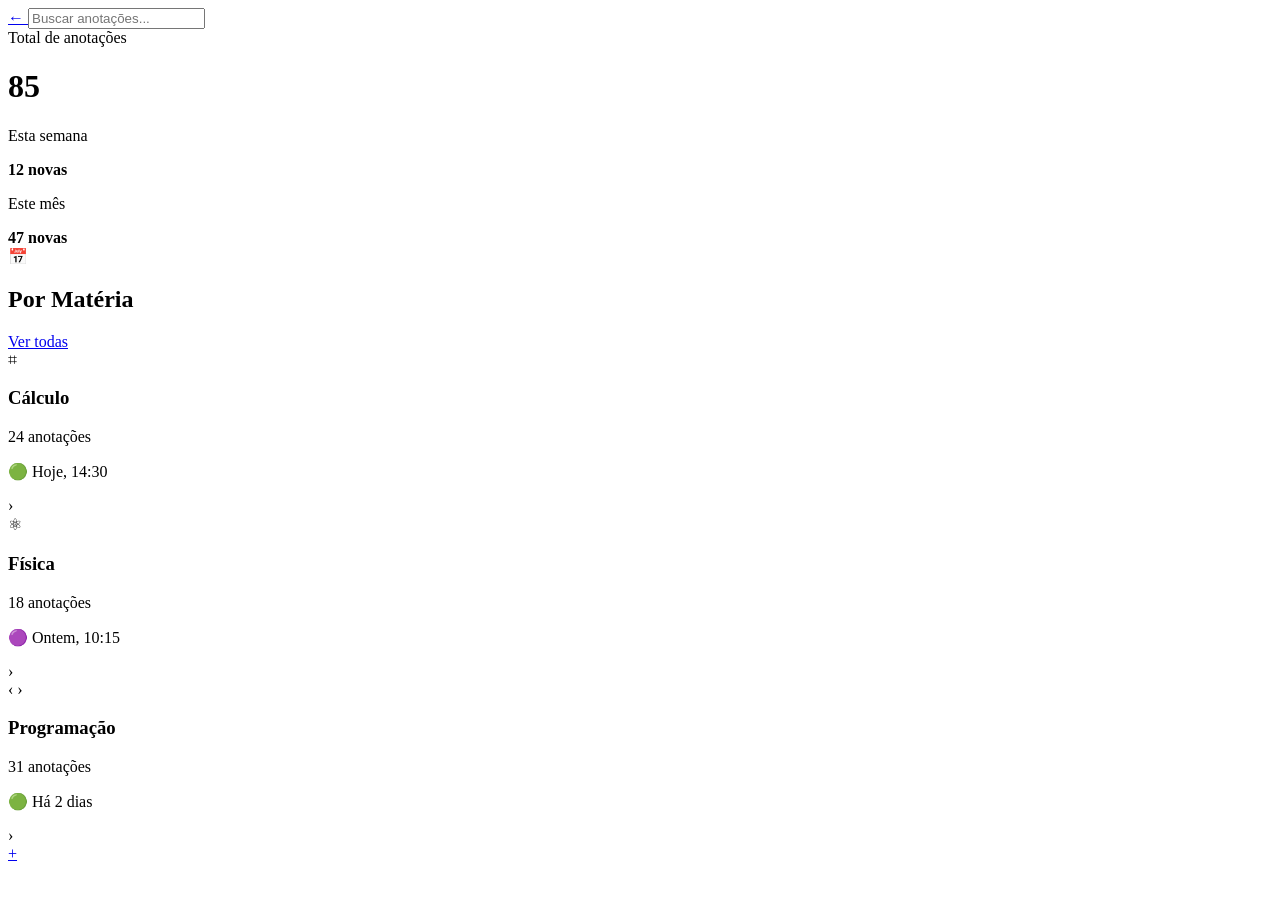
==== galeria.html @ c9b1f5d1 "Adicionando modo resumo" ====
<!DOCTYPE html>
<html lang="pt-BR">

<head>
  <meta charset="UTF-8">
  <meta name="viewport" content="width=device-width, initial-scale=1.0">
  <title>Anotações</title>
  <link rel="stylesheet" href="./css/style_galeria.css">
  <link rel="preconnect" href="https://fonts.googleapis.com">
  <link rel="preconnect" href="https://fonts.gstatic.com" crossorigin>
  <link href="https://fonts.googleapis.com/css2?family=Inter:wght@400;500;600;700&display=swap" rel="stylesheet">
  
</head>

<body>

  <div class="container">

    <div class="topo">

      <a href="./index.html" class="btn-voltar">
        ←
      </a>

      <input type="text" placeholder="Buscar anotações..." class="buscar">

    </div>

    <div class="card-total">

      <div>

        <span>Total de anotações</span>

        <h1>85</h1>

        <div class="infos">

          <div>
            <p>Esta semana</p>
            <strong>12 novas</strong>
          </div>

          <div class="linha"></div>

          <div>
            <p>Este mês</p>
            <strong>47 novas</strong>
          </div>

        </div>

      </div>

      <div class="icone-card">
        📅
      </div>

    </div>

    <div class="titulo-materia">

      <h2>Por Matéria</h2>

      <a href="./index.html" class="ver-todas">
        Ver todas
      </a>

    </div>

    <div class="lista">

      <div class="item">

        <div class="icone azul">⌗</div>

        <div class="conteudo">
          <h3>Cálculo</h3>
          <span>24 anotações</span>

          <p>🟢 Hoje, 14:30</p>
        </div>

        <div class="seta">›</div>

      </div>

      <div class="item">

        <div class="icone roxo">⚛</div>

        <div class="conteudo">
          <h3>Física</h3>
          <span>18 anotações</span>

          <p>🟣 Ontem, 10:15</p>
        </div>

        <div class="seta">›</div>

      </div>

      <div class="item">

        <div class="icone verde">‹ ›</div>

        <div class="conteudo">
          <h3>Programação</h3>
          <span>31 anotações</span>

          <p>🟢 Há 2 dias</p>
        </div>

        <div class="seta">›</div>

      </div>

    </div>

    <a href="#" class="btn-add">
      +
    </a>

  </div>

</body>

</html>
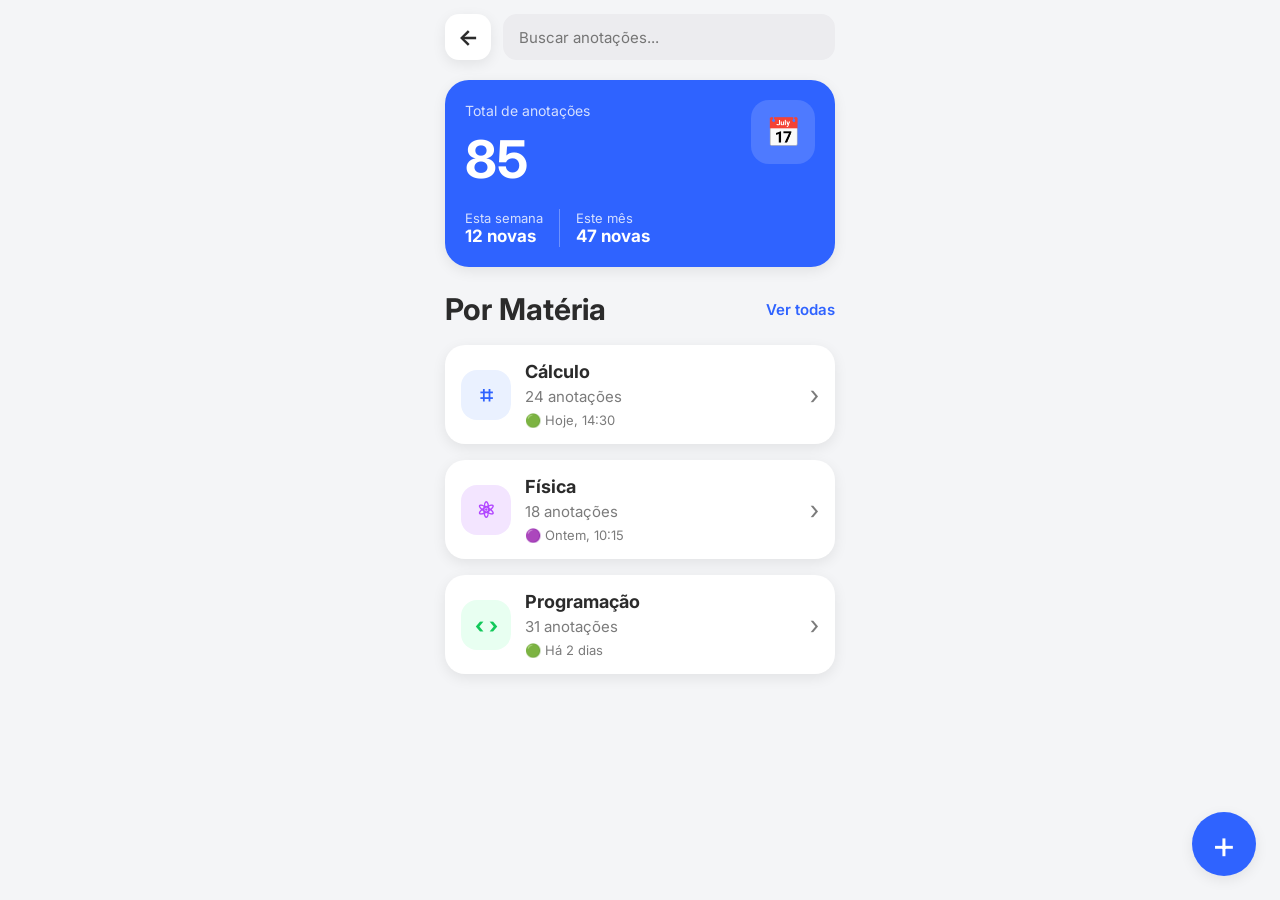
==== commit e5149ed8: "correção no css" ====
--- a/galeria.html
+++ b/galeria.html
@@ -5,7 +5,7 @@
   <meta charset="UTF-8">
   <meta name="viewport" content="width=device-width, initial-scale=1.0">
   <title>Anotações</title>
-  <link rel="stylesheet" href="./css/style_galeria.css">
+  <link rel="stylesheet" href="./Css/style_galeria.css">
   <link rel="preconnect" href="https://fonts.googleapis.com">
   <link rel="preconnect" href="https://fonts.gstatic.com" crossorigin>
   <link href="https://fonts.googleapis.com/css2?family=Inter:wght@400;500;600;700&display=swap" rel="stylesheet">
--- a/Css/style_galeria.css
+++ b/Css/style_galeria.css
@@ -0,0 +1,283 @@
+* {
+  margin: 0;
+  padding: 0;
+  box-sizing: border-box;
+  font-family: 'Inter', sans-serif;
+}
+
+:root {
+  --bg: #f4f5f7;
+  --white: #ffffff;
+  --text: #2b2b2b;
+  --gray: #7b7b7b;
+  --light: #ececef;
+  --blue: #2f63ff;
+  --blue-light: #eaf1ff;
+  --purple: #b146ff;
+  --purple-light: #f3e5ff;
+  --green: #12c95a;
+  --green-light: #e8fff1;
+  --shadow: 0 4px 14px rgba(0, 0, 0, 0.08);
+}
+
+body {
+  background: var(--bg);
+
+  display: flex;
+  justify-content: center;
+
+  min-height: 100vh;
+
+  padding: 14px;
+}
+
+.container {
+  width: 100%;
+  max-width: 390px;
+
+  position: relative;
+}
+
+.topo {
+  display: flex;
+  align-items: center;
+
+  gap: 12px;
+
+  margin-bottom: 20px;
+}
+
+.btn-voltar {
+  width: 46px;
+  height: 46px;
+
+  border-radius: 14px;
+
+  background: var(--white);
+  color: var(--text);
+
+  display: flex;
+  justify-content: center;
+  align-items: center;
+
+  text-decoration: none;
+
+  font-size: 22px;
+  font-weight: bold;
+
+  box-shadow: var(--shadow);
+}
+
+.buscar {
+  flex: 1;
+
+  height: 46px;
+
+  border: none;
+  outline: none;
+
+  border-radius: 14px;
+
+  background: var(--light);
+
+  padding: 0 16px;
+
+  font-size: 15px;
+}
+
+.card-total {
+  background: var(--blue);
+
+  border-radius: 24px;
+
+  padding: 20px;
+
+  color: var(--white);
+
+  display: flex;
+  justify-content: space-between;
+  align-items: flex-start;
+
+  margin-bottom: 24px;
+
+  box-shadow: var(--shadow);
+}
+
+.card-total span {
+  font-size: 14px;
+  opacity: 0.8;
+}
+
+.card-total h1 {
+  font-size: 52px;
+
+  margin: 8px 0 18px;
+}
+
+.infos {
+  display: flex;
+  align-items: center;
+
+  gap: 16px;
+}
+
+.infos p {
+  font-size: 13px;
+  opacity: 0.8;
+}
+
+.infos strong {
+  font-size: 17px;
+}
+
+.linha {
+  width: 1px;
+  height: 38px;
+
+  background: rgba(255, 255, 255, 0.3);
+}
+
+.icone-card {
+  width: 64px;
+  height: 64px;
+
+  border-radius: 18px;
+
+  background: rgba(255, 255, 255, 0.15);
+
+  display: flex;
+  justify-content: center;
+  align-items: center;
+
+  font-size: 28px;
+}
+
+.titulo-materia {
+  display: flex;
+  justify-content: space-between;
+  align-items: center;
+
+  margin-bottom: 18px;
+}
+
+.titulo-materia h2 {
+  font-size: 30px;
+  color: var(--text);
+}
+
+.ver-todas {
+  color: var(--blue);
+
+  text-decoration: none;
+
+  font-size: 15px;
+  font-weight: 600;
+}
+
+.lista {
+  display: flex;
+  flex-direction: column;
+
+  gap: 16px;
+}
+
+.item {
+  background: var(--white);
+
+  border-radius: 20px;
+
+  padding: 16px;
+
+  display: flex;
+  align-items: center;
+
+  gap: 14px;
+
+  box-shadow: var(--shadow);
+}
+
+.icone {
+  width: 50px;
+  height: 50px;
+
+  border-radius: 16px;
+
+  display: flex;
+  justify-content: center;
+  align-items: center;
+
+  font-size: 22px;
+  font-weight: bold;
+
+  flex-shrink: 0;
+}
+
+.azul {
+  background: var(--blue-light);
+  color: var(--blue);
+}
+
+.roxo {
+  background: var(--purple-light);
+  color: var(--purple);
+}
+
+.verde {
+  background: var(--green-light);
+  color: var(--green);
+}
+
+.conteudo {
+  flex: 1;
+}
+
+.conteudo h3 {
+  font-size: 18px;
+  color: var(--text);
+
+  margin-bottom: 4px;
+}
+
+.conteudo span {
+  color: var(--gray);
+
+  font-size: 15px;
+}
+
+.conteudo p {
+  margin-top: 6px;
+
+  color: var(--gray);
+
+  font-size: 13px;
+}
+
+.seta {
+  color: var(--gray);
+
+  font-size: 26px;
+}
+
+.btn-add {
+  width: 64px;
+  height: 64px;
+
+  border-radius: 50%;
+
+  background: var(--blue);
+  color: var(--white);
+
+  display: flex;
+  justify-content: center;
+  align-items: center;
+
+  text-decoration: none;
+
+  font-size: 38px;
+
+  position: fixed;
+  bottom: 24px;
+  right: 24px;
+
+  box-shadow: var(--shadow);
+}
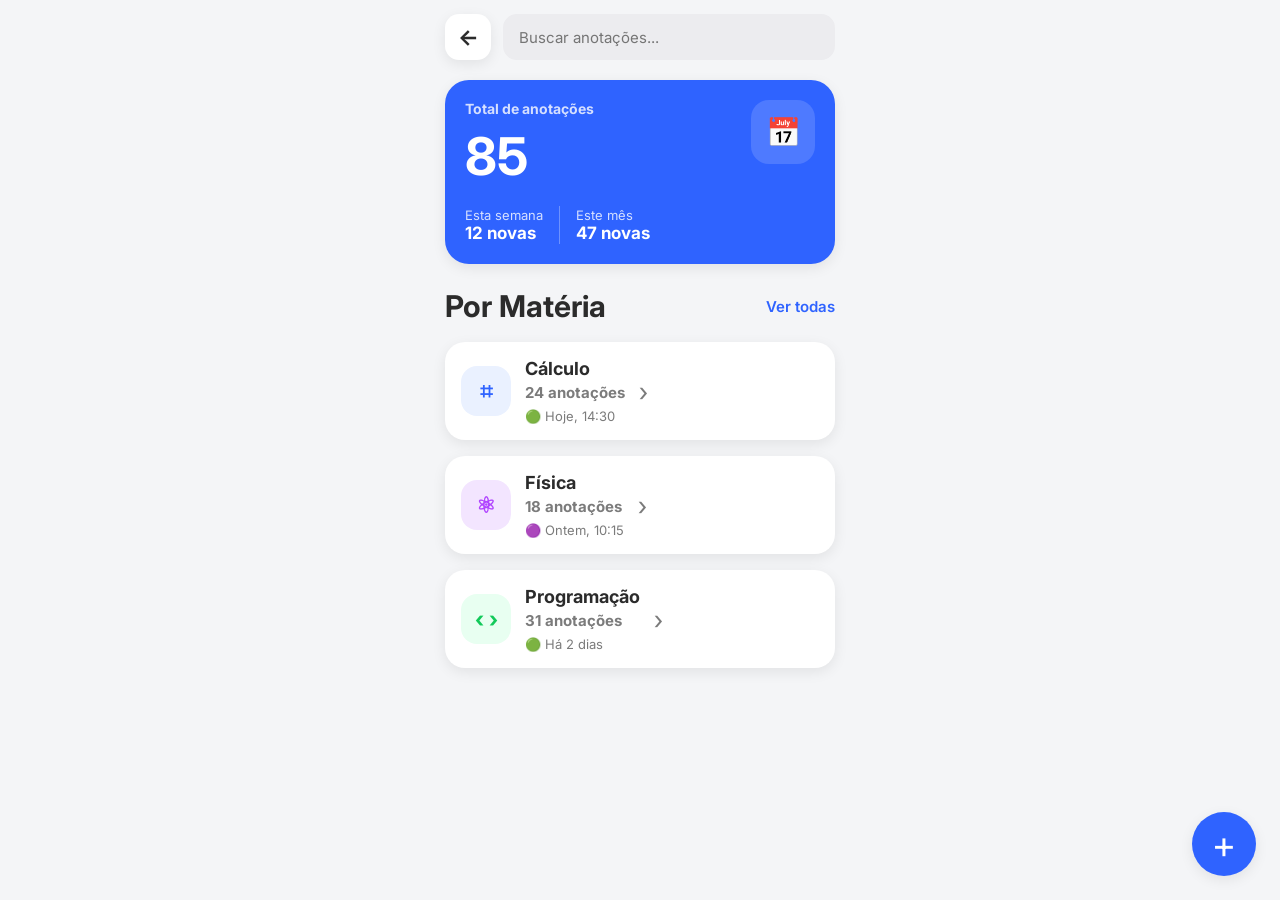
==== commit aa740210: "Modificando css" ====
--- a/galeria.html
+++ b/galeria.html
@@ -30,7 +30,7 @@
 
       <div>
 
-        <span>Total de anotações</span>
+        <h2>Total de anotações</h2>
 
         <h1>85</h1>
 
@@ -76,7 +76,7 @@
 
         <div class="conteudo">
           <h3>Cálculo</h3>
-          <span>24 anotações</span>
+          <h2>24 anotações</h2>
 
           <p>🟢 Hoje, 14:30</p>
         </div>
@@ -91,7 +91,7 @@
 
         <div class="conteudo">
           <h3>Física</h3>
-          <span>18 anotações</span>
+          <h2>18 anotações</h2>
 
           <p>🟣 Ontem, 10:15</p>
         </div>
@@ -106,7 +106,7 @@
 
         <div class="conteudo">
           <h3>Programação</h3>
-          <span>31 anotações</span>
+          <h2>31 anotações</h2>
 
           <p>🟢 Há 2 dias</p>
         </div>
--- a/Css/style_galeria.css
+++ b/Css/style_galeria.css
@@ -103,7 +103,7 @@
   box-shadow: var(--shadow);
 }
 
-.card-total span {
+.card-total h2 {
   font-size: 14px;
   opacity: 0.8;
 }
@@ -227,10 +227,6 @@
   color: var(--green);
 }
 
-.conteudo {
-  flex: 1;
-}
-
 .conteudo h3 {
   font-size: 18px;
   color: var(--text);
@@ -238,7 +234,7 @@
   margin-bottom: 4px;
 }
 
-.conteudo span {
+.conteudo h2 {
   color: var(--gray);
 
   font-size: 15px;
